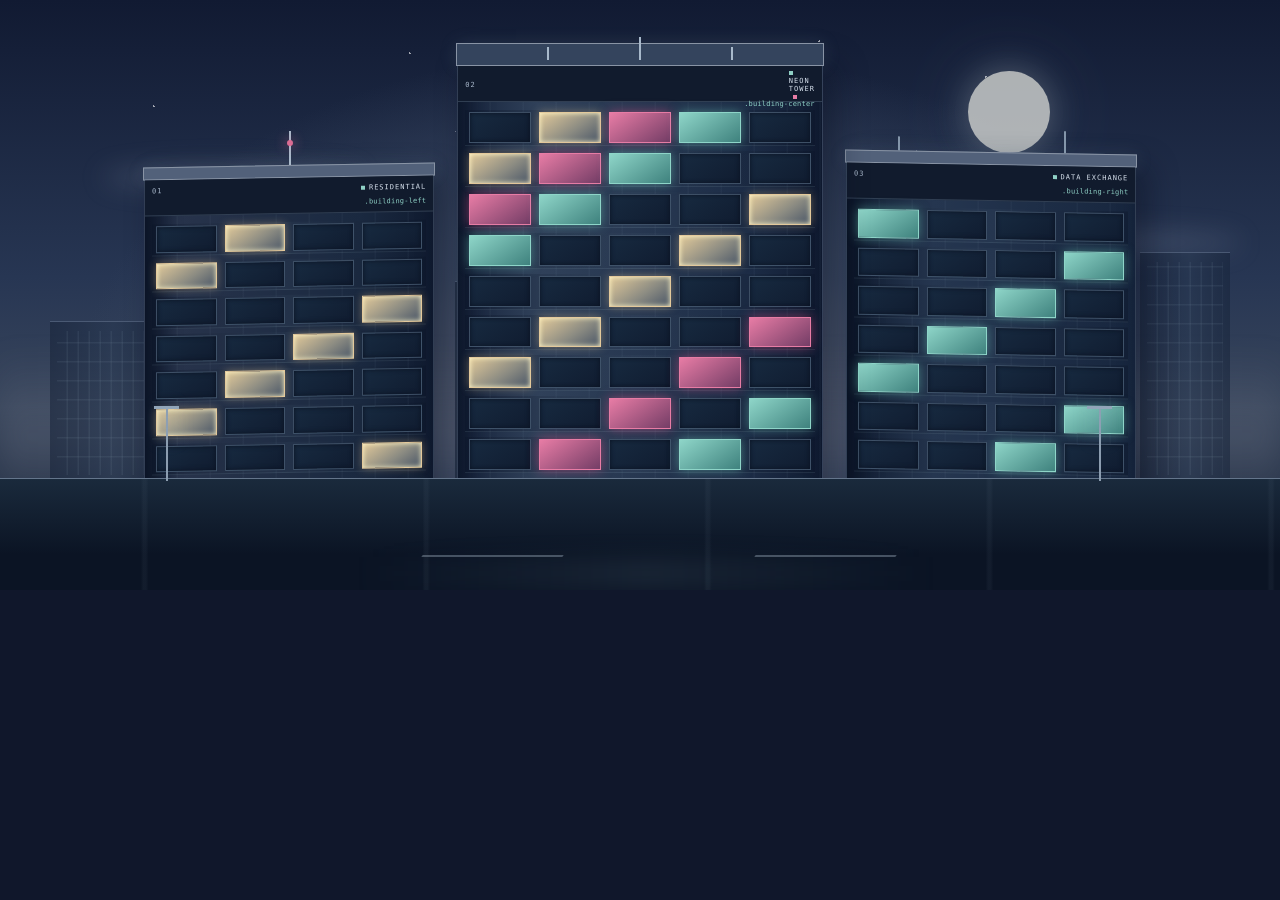
==== scenes/city/index.html @ 67bce6b0 "Fix border-side aliases and selector matching regex" ====
<!doctype html>
<html lang="ru">
<head>
  <meta charset="utf-8">
  <meta name="viewport" content="width=device-width,initial-scale=1">
  <meta name="theme-color" content="#10172b">
  <title>NOCTURNE — городская сцена</title>
  <link rel="stylesheet" href="./city.css">
</head>
<body>
  <main class="city" aria-label="Ночной футуристический город">
    <div class="sky" aria-hidden="true"><div class="moon"></div><div class="cloud cloud-a"></div><div class="cloud cloud-b"></div><div class="stars stars-a"></div><div class="stars stars-b"></div><div class="horizon-glow"></div></div>
    
    <div class="skyline skyline-far" aria-hidden="true"><div class="distant-tower tower-a"></div><div class="distant-tower tower-b"></div><div class="distant-tower tower-c"></div><div class="distant-tower tower-d"></div><div class="distant-tower tower-e"></div><div class="distant-tower tower-f"></div></div>
    <section class="district" aria-label="Здания и фасады">
      <article class="building building-left" data-building="residential">
        <div class="roof roof-antenna"><span></span></div>
        <header class="building-sign"><span>01</span><b>RESIDENTIAL</b><small class="selector-label">.building-left</small></header>
        <div class="building-floors">
          <div class="floor"><i class="window "></i><i class="window lit"></i><i class="window "></i><i class="window "></i></div><div class="floor"><i class="window lit"></i><i class="window "></i><i class="window "></i><i class="window "></i></div><div class="floor"><i class="window "></i><i class="window "></i><i class="window "></i><i class="window lit"></i></div><div class="floor"><i class="window "></i><i class="window "></i><i class="window lit"></i><i class="window "></i></div><div class="floor"><i class="window "></i><i class="window lit"></i><i class="window "></i><i class="window "></i></div><div class="floor"><i class="window lit"></i><i class="window "></i><i class="window "></i><i class="window "></i></div><div class="floor"><i class="window "></i><i class="window "></i><i class="window "></i><i class="window lit"></i></div>
        </div><div class="building-base"><span>BLOCK A / 07</span><span class="entrance"></span></div>
      </article>
      <article id="central-tower" class="building building-center" data-building="central">
        <div class="roof roof-crown"><span></span><span></span><span></span></div>
        <header class="building-sign"><span>02</span><b>NEON TOWER</b><small class="selector-label">.building-center</small></header>
        <div class="building-floors">
          <div class="floor"><i class="window   "></i><i class="window lit  "></i><i class="window  pink "></i><i class="window   teal"></i><i class="window   "></i></div><div class="floor"><i class="window lit  "></i><i class="window  pink "></i><i class="window   teal"></i><i class="window   "></i><i class="window   "></i></div><div class="floor"><i class="window  pink "></i><i class="window   teal"></i><i class="window   "></i><i class="window   "></i><i class="window lit  "></i></div><div class="floor"><i class="window   teal"></i><i class="window   "></i><i class="window   "></i><i class="window lit  "></i><i class="window   "></i></div><div class="floor"><i class="window   "></i><i class="window   "></i><i class="window lit  "></i><i class="window   "></i><i class="window   "></i></div><div class="floor"><i class="window   "></i><i class="window lit  "></i><i class="window   "></i><i class="window   "></i><i class="window  pink "></i></div><div class="floor"><i class="window lit  "></i><i class="window   "></i><i class="window   "></i><i class="window  pink "></i><i class="window   "></i></div><div class="floor"><i class="window   "></i><i class="window   "></i><i class="window  pink "></i><i class="window   "></i><i class="window lit  teal"></i></div><div class="floor"><i class="window   "></i><i class="window  pink "></i><i class="window   "></i><i class="window lit  teal"></i><i class="window   "></i></div>
        </div><div class="building-base"><span>CORE / 09</span><span class="entrance"></span></div>
      </article>
      <article class="building building-right" data-building="office">
        <div class="roof roof-flat"><span></span><span></span></div>
        <header class="building-sign"><span>03</span><b>DATA EXCHANGE</b><small class="selector-label">.building-right</small></header>
        <div class="building-floors">
          <div class="floor"><i class="window lit teal"></i><i class="window "></i><i class="window "></i><i class="window "></i></div><div class="floor"><i class="window "></i><i class="window "></i><i class="window "></i><i class="window lit teal"></i></div><div class="floor"><i class="window "></i><i class="window "></i><i class="window lit teal"></i><i class="window "></i></div><div class="floor"><i class="window "></i><i class="window lit teal"></i><i class="window "></i><i class="window "></i></div><div class="floor"><i class="window lit teal"></i><i class="window "></i><i class="window "></i><i class="window "></i></div><div class="floor"><i class="window "></i><i class="window "></i><i class="window "></i><i class="window lit teal"></i></div><div class="floor"><i class="window "></i><i class="window "></i><i class="window lit teal"></i><i class="window "></i></div>
        </div><div class="building-base"><span>BLOCK C / 07</span><span class="entrance"></span></div>
      </article>
    </section>
    <div class="elevated-line" aria-hidden="true"><span></span><span></span></div>
    <div class="foreground" aria-hidden="true"><div class="street"></div><div class="street-light light-left"><i></i></div><div class="street-light light-right"><i></i></div><div class="road-mark road-mark-a"></div><div class="road-mark road-mark-b"></div><div class="road-reflection"></div></div>
    
  </main>
  <script>
    (() => {
      let playerStyle = document.getElementById('player-css');
      const previewStyle = document.createElement('style');
      previewStyle.textContent = '[data-nocturne-selected="true"]{outline:2px solid #60a4a1!important;outline-offset:2px!important;box-shadow:0 0 12px #60a4a188!important}';
      document.head.appendChild(previewStyle);

      const propertyAliases = {
        'border-top-width': ['border-top-width', 'border-top', 'border-width', 'border'],
        'border-top-style': ['border-top-style', 'border-top', 'border-style', 'border'],
        'border-top-color': ['border-top-color', 'border-top', 'border-color', 'border'],
        'border-right-width': ['border-right-width', 'border-right', 'border-width', 'border'],
        'border-right-style': ['border-right-style', 'border-right', 'border-style', 'border'],
        'border-right-color': ['border-right-color', 'border-right', 'border-color', 'border'],
        'border-bottom-width': ['border-bottom-width', 'border-bottom', 'border-width', 'border'],
        'border-bottom-style': ['border-bottom-style', 'border-bottom', 'border-style', 'border'],
        'border-bottom-color': ['border-bottom-color', 'border-bottom', 'border-color', 'border'],
        'border-left-width': ['border-left-width', 'border-left', 'border-width', 'border'],
        'border-left-style': ['border-left-style', 'border-left', 'border-style', 'border'],
        'border-left-color': ['border-left-color', 'border-left', 'border-color', 'border'],
        'outline-width': ['outline-width', 'outline'],
        'outline-style': ['outline-style', 'outline'],
        'outline-color': ['outline-color', 'outline'],
        'background-color': ['background-color', 'background'],
        'row-gap': ['row-gap', 'gap', 'grid-row-gap', 'grid-gap'],
        'opacity': ['opacity']
      };

      let lastHoveredElement = null;
      document.addEventListener('pointerover', event => {
        const windowElement = event.target.closest?.('.window');
        if (windowElement) lastHoveredElement = windowElement;
        refreshSelectorPreview();
      });
      document.addEventListener('pointerout', refreshSelectorPreview);

      function refreshSelectorPreview() {
        document.querySelectorAll('[data-nocturne-selected]').forEach(node => node.removeAttribute('data-nocturne-selected'));
        try {
          Array.from(playerStyle?.sheet?.cssRules || []).forEach(rule => {
            if (!rule.selectorText) return;
            try {
              document.querySelectorAll(rule.selectorText).forEach(node => node.setAttribute('data-nocturne-selected', 'true'));
            } catch (error) {
              // Не имитируем псевдоклассы и псевдоэлементы удалением их условий.
            }
          });
        } catch (error) {}
      }

      function collectStyleRules(rules, result = []) {
        Array.from(rules || []).forEach(rule => {
          if (typeof rule.selectorText === 'string' && rule.style) result.push(rule);
          if (rule.cssRules) collectStyleRules(rule.cssRules, result);
        });
        return result;
      }

      function ruleDeclaresProperty(rule, property) {
        const aliases = propertyAliases[property] || [property];
        const names = Array.from({length: rule.style.length}, (_, index) => rule.style.item(index));
        return names.some(name => aliases.includes(name));
      }

      function getAppliedElements(property) {
        const applied = new Set();
        const rules = collectStyleRules(playerStyle?.sheet?.cssRules || []);
        rules.forEach(rule => {
          if (!ruleDeclaresProperty(rule, property)) return;
          try {
            document.querySelectorAll(rule.selectorText).forEach(node => applied.add(node));
          } catch (error) {
            // Селекторы псевдоэлементов не являются DOM-элементами.
          }
        });
        return applied;
      }

      function sameElements(actual, expected) {
        if (actual.size !== expected.length) return false;
        return expected.every(node => actual.has(node));
      }

      function checkPropertyRequirements(checks) {
        for (const item of checks) {
          const targets = Array.from(document.querySelectorAll(item.selector));
          if (!targets.length) return {found: false, passed: false, reason: 'target'};

          const applied = getAppliedElements(item.property);
          if (!sameElements(applied, targets)) {
            return {found: true, passed: false, reason: 'scope'};
          }

          const valuesMatch = targets.every(target =>
            getComputedStyle(target).getPropertyValue(item.property).trim() === item.expected
          );
          if (!valuesMatch) return {found: true, passed: false, reason: 'value'};
        }
        return {found: true, passed: true, reason: ''};
      }

      window.addEventListener('message', event => {
        if (event.source !== window.parent || !event.data) return;
        const data = event.data;

        if (data.type === 'NOCTURNE_APPLY_CSS') {
          if (!playerStyle) {
            playerStyle = document.createElement('style');
            playerStyle.id = 'player-css';
            document.head.appendChild(playerStyle);
          }
          playerStyle.textContent = typeof data.css === 'string' ? data.css : '';
          refreshSelectorPreview();
          return;
        }

        if (data.type !== 'NOCTURNE_CHECK_TASK' || !data.id || !data.check) return;

        let result = {passed: false, found: false};
        try {
          if (data.check.mode === 'selector') {
            const pseudoPattern = /::(before|after|first-letter|first-line|selection|placeholder)\b/g;
            const pseudoOf = selector => selector.match(pseudoPattern)?.join('') || '';
            const hostOf = selector => selector.replace(pseudoPattern, '').trim();
            const expectedSelector = data.check.selector;
            const expectedPseudo = pseudoOf(expectedSelector);
            const expectedHasHover = /:hover\b/.test(expectedSelector);
            const expectedHost = hostOf(expectedSelector);
            const expectedBase = expectedHost.replace(/:hover\b/g, '');
            const expectedNodes = Array.from(document.querySelectorAll(expectedBase));
            const sameNodeSet = (left, right) => left.length === right.length && left.every(node => right.includes(node));
            const rules = collectStyleRules(playerStyle?.sheet?.cssRules || []);
            const submitted = rules.some(rule => {
              if (rule.style.length !== 0 || pseudoOf(rule.selectorText) !== expectedPseudo) return false;
              const submittedHasHover = /:hover\b/.test(rule.selectorText);
              if (submittedHasHover !== expectedHasHover) return false;
              const submittedHost = hostOf(rule.selectorText).replace(/:hover\b/g, '');
              let submittedNodes;
              try { submittedNodes = Array.from(document.querySelectorAll(submittedHost)); }
              catch (error) { return false; }
              if (!sameNodeSet(submittedNodes, expectedNodes)) return false;
              if (expectedHasHover && (!lastHoveredElement || !lastHoveredElement.matches(expectedBase))) return false;
              if (expectedPseudo.includes('::selection') && !window.getSelection()?.toString()) return false;
              if (data.check.mustContain && !rule.selectorText.includes(data.check.mustContain)) return false;
              return true;
            });
            const found = expectedNodes.length > 0;
            result = {found, passed: submitted && found, reason: submitted && found ? '' : 'selector'};
          } else {
            const checks = Array.isArray(data.check.checks) ? data.check.checks : [data.check];
            result = checkPropertyRequirements(checks);
          }
        } catch (error) {
          result = {passed: false, found: false};
        }

        window.parent.postMessage(
          {type: 'NOCTURNE_TASK_RESULT', id: data.id, passed: result.passed, found: result.found, reason: result.reason},
          event.origin === 'null' ? '*' : event.origin
        );
      });
    })();
  </script>
</body>
</html>
---- scenes/city/city.css ----
*{box-sizing:border-box}
:root{color-scheme:dark;--night:#10172b;--glass:#6d9aa8;--pink:#d64c83;--teal:#69c1b4;--amber:#e2b77d}
html,body{margin:0;min-height:100%;background:#10172b;font-family:Arial,sans-serif}
body{overflow:hidden}
.city{height:clamp(430px,48vw,590px);min-height:430px;position:relative;overflow:hidden;isolation:isolate;background:linear-gradient(180deg,#111a32 0%,#273653 47%,#39465c 69%,#172236 100%)}
.sky{position:absolute;inset:0;overflow:hidden;background:radial-gradient(ellipse at 50% 65%,#6d7180 0%,#3a4862 29%,transparent 62%)}
.moon{position:absolute;width:82px;height:82px;border-radius:50%;right:18%;top:12%;background:#d4d6d3;box-shadow:0 0 34px #c5d1d766,0 0 95px #9cb6cf33;opacity:.8}
.cloud{position:absolute;height:25px;border-radius:50%;background:#a3b0c033;filter:blur(13px)}
.cloud-a{width:260px;top:28%;left:8%}.cloud-b{width:340px;top:39%;right:3%}
.stars{position:absolute;inset:0;opacity:.6;background-image:radial-gradient(1px 1px at 12% 18%,#fff 99%,transparent),radial-gradient(1px 1px at 32% 9%,#fff 99%,transparent),radial-gradient(1px 1px at 51% 24%,#dbe9ff 99%,transparent),radial-gradient(1px 1px at 77% 13%,#fff 99%,transparent),radial-gradient(1px 1px at 88% 36%,#fff 99%,transparent),radial-gradient(1px 1px at 64% 7%,#fff 99%,transparent)}
.stars-b{transform:translateY(30px) scale(.8);opacity:.35}
.horizon-glow{position:absolute;left:0;right:0;bottom:13%;height:28%;background:linear-gradient(180deg,transparent,#8b8fa033 55%,transparent);filter:blur(14px)}
.city-label{position:absolute;z-index:5;top:22px;left:26px;display:flex;flex-direction:column;gap:4px;color:#c7d3e5;font:9px/1.3 monospace;letter-spacing:1.8px}
.city-label strong{font-size:18px;letter-spacing:3px;color:#f0f3ff}.city-label small{font-size:8px;color:#a4b2c9}
.skyline{position:absolute;inset:auto 0 18%}
.skyline-far{height:53%;display:flex;align-items:end;justify-content:space-around;opacity:.58;filter:blur(.4px)}
.distant-tower{position:relative;width:9%;background:linear-gradient(90deg,#18243a,#273750 55%,#17243a);border-top:1px solid #60708a}
.distant-tower:after{content:"";position:absolute;inset:9px 7px;background:repeating-linear-gradient(90deg,transparent 0 9px,#a5c1d022 10px 11px),repeating-linear-gradient(0deg,transparent 0 17px,#a5c1d022 18px 19px)}
.tower-a{height:52%}.tower-b{height:79%;width:7%}.tower-c{height:65%;width:12%}.tower-d{height:92%;width:8%}.tower-e{height:60%;width:10%}.tower-f{height:74%;width:7%}
.district{position:absolute;z-index:3;inset:auto 8% 13%;height:76%;display:flex;align-items:end;justify-content:center;gap:clamp(6px,2vw,23px);perspective:900px}
.building{position:relative;display:flex;flex-direction:column;justify-content:flex-end;border:1px solid #65738a66;border-bottom:0;background:linear-gradient(90deg,#111c31 0%,#27334b 12%,#1a2940 75%,#101b30 100%);box-shadow:inset 10px 0 24px #080f20aa,12px 0 30px #080d1b66;overflow:visible}
.building-left{width:27%;height:75%;transform:skewY(-1deg);--floors:7}
.building-center{width:34%;height:100%;z-index:2;--floors:9;background:linear-gradient(90deg,#15223a,#30415a 22%,#1c2c46 80%,#101b31)}
.building-right{width:27%;height:78%;transform:skewY(1deg);--floors:7;background:linear-gradient(90deg,#101c30,#253650 30%,#17263e)}
.building:before{content:"";position:absolute;inset:0;pointer-events:none;background:repeating-linear-gradient(90deg,transparent 0 31px,#8ca6bd0c 32px 33px)}
.roof{position:absolute;left:-2px;right:-2px;top:-13px;height:13px;background:#52617a;border:1px solid #8994a5;box-shadow:0 0 18px #9ac4d522}
.roof-antenna:before{content:"";position:absolute;width:2px;height:34px;background:#a9b9ca;left:50%;bottom:12px}
.roof-antenna span{position:absolute;width:6px;height:6px;border-radius:50%;background:#db6c93;left:calc(50% - 2px);top:-26px;box-shadow:0 0 12px #db6c93}
.roof-crown{height:23px;top:-23px;background:#34445d;display:flex;justify-content:space-evenly;align-items:end;padding-bottom:5px}
.roof-crown span{width:2px;height:13px;background:#a8b9cb}.roof-crown span:nth-child(2){height:23px}
.roof-flat span{position:absolute;bottom:12px;left:18%;height:14px;width:2px;background:#8496aa}.roof-flat span+span{left:75%;height:22px}
.building-sign{height:24px;flex:none;display:flex;align-items:center;justify-content:space-between;padding:0 9px;background:#111b2d;border-bottom:1px solid #60738b66;color:#a8b7ca;font:7px monospace;letter-spacing:1px}
.building-sign b{display:block;font-weight:400;color:#d7e1ed}
.building-floors{display:flex;flex:1;flex-direction:column;justify-content:space-evenly;padding:8px 7px;gap:5px}
.floor{height:calc((100% - (var(--floors) - 1)*5px)/var(--floors));min-height:13px;display:flex;align-items:stretch;justify-content:space-around;gap:clamp(3px,.7vw,8px);padding:2px 4px;border-bottom:1px solid #90a9bd22;background:linear-gradient(90deg,#09132655,#647b9111,#09132655)}
.window{position:relative;display:block;flex:1;min-width:4px;border:1px solid #6d849b77;background:linear-gradient(145deg,#172a40,#101c30);box-shadow:inset 0 0 5px #0a1222}
.window.lit{background:linear-gradient(145deg,#e1c99a,#8b8b82 58%,#4a5667);border-color:#e3c99b;box-shadow:0 0 9px #e8c99466,inset 0 0 5px #fff6c7}
.window.pink{background:linear-gradient(145deg,#e77ca5,#743d66);border-color:#e77ca5;box-shadow:0 0 12px #d64c8388}
.window.teal{background:linear-gradient(145deg,#8ed5c8,#3f827e);border-color:#8ed5c8;box-shadow:0 0 11px #69c1b488}
.window:hover{background:#f2d8a5;box-shadow:0 0 18px #f4d69c;transform:scale(1.12);z-index:4}
.building-base{height:32px;flex:none;border-top:1px solid #73849b66;background:#0d1729;display:flex;align-items:center;justify-content:space-between;padding:0 10px;color:#8195ad;font:7px monospace;letter-spacing:1px}
.entrance{width:18px;height:24px;border:1px solid #71879a;background:linear-gradient(90deg,#0b1527,#41576b);box-shadow:0 0 12px #6ba4a055}
.elevated-line{position:absolute;z-index:4;left:0;right:0;bottom:15%;height:12px;border-top:2px solid #75869a;border-bottom:3px solid #0b1424;background:linear-gradient(180deg,#293b52,#111d31);box-shadow:0 4px 9px #080e1b}
.elevated-line span{position:absolute;top:12px;width:7px;height:48px;background:#152238;left:17%}.elevated-line span+span{left:83%}
.foreground{position:absolute;z-index:5;inset:auto 0 0;height:19%;background:linear-gradient(180deg,#1a2a3c,#0b1424 68%);border-top:1px solid #64758b}
.street{position:absolute;inset:0;background:repeating-linear-gradient(90deg,transparent 0 11%,#75889c12 11.2% 11.4%,transparent 11.6% 22%)}
.street-light{position:absolute;top:-73px;width:2px;height:75px;background:#8c9db0}.street-light:before{content:"";position:absolute;top:0;left:-12px;width:25px;height:3px;background:#91a4b8}
.street-light i{position:absolute;top:0;left:-9px;width:20px;height:34px;background:#9ac6db18;filter:blur(9px)}
.light-left{left:13%}.light-right{right:14%}
.road-mark{position:absolute;bottom:30%;height:2px;width:11%;background:#9db0bf66;transform:skewX(-35deg)}
.road-mark-a{left:33%}.road-mark-b{right:30%}
.road-reflection{position:absolute;bottom:0;left:28%;width:45%;height:30%;background:linear-gradient(90deg,transparent,#8db8c51c,transparent);filter:blur(12px)}
.scene-caption{position:absolute;z-index:7;bottom:10px;left:18px;right:18px;display:flex;justify-content:space-between;gap:10px;color:#9babc2;font:8px monospace;letter-spacing:1.1px}
.scene-caption span:first-child{display:flex;align-items:center;gap:7px}.scene-caption i{width:6px;height:6px;border-radius:50%;background:#69c1b4;box-shadow:0 0 8px #69c1b4}
@media(max-width:600px){.city{height:470px}.district{inset:auto 2% 13%;height:69%;gap:5px}.building-left,.building-right{width:29%}.building-center{width:38%}.building-sign{padding:0 4px;font-size:6px}.building-floors{padding:6px 3px;gap:3px}.floor{gap:2px;padding:2px}.building-base{padding:0 5px;font-size:6px}.scene-caption{font-size:7px;letter-spacing:.3px;left:10px;right:10px}.city-label{left:14px;top:14px}.moon{width:55px;height:55px}.skyline{bottom:18%}}
@media(max-width:360px){.building-sign b{font-size:5px}.scene-caption span:last-child{font-size:6px}.city-label strong{font-size:15px}}

/* Visible selectors on each building */
.building-sign{height:36px;position:relative;flex-wrap:wrap;column-gap:5px;padding:3px 7px}
.building-sign b{font-size:7px}
.building-center .building-sign b{max-width:26px;white-space:normal;line-height:1.15}
.building-sign b::before{content:"";display:inline-block;width:4px;height:4px;margin-right:4px;background:#8fd0c5;vertical-align:middle}
.building-center .building-sign b::after{content:"";display:inline-block;width:4px;height:4px;margin-left:4px;background:#e77ca5;vertical-align:middle}
.selector-label{display:block;flex-basis:100%;font:7px/1 var(--mono,monospace);letter-spacing:.2px;color:#8fd0c5;text-align:right}
@media(max-width:600px){.building-sign{height:37px;padding:3px 3px}.building-sign b{font-size:5px}.selector-label{font-size:6px}}
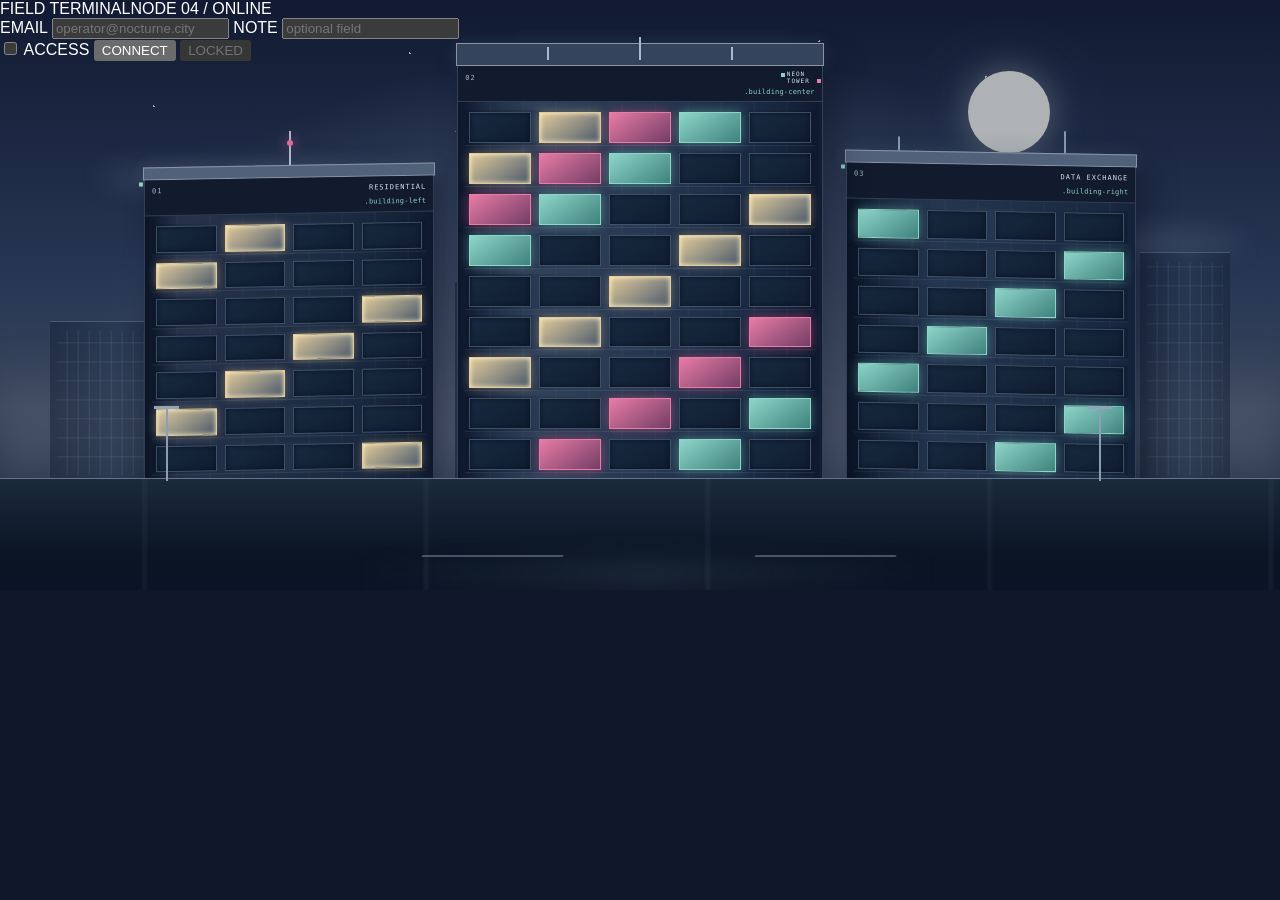
==== commit 4d814618: "Add interactive terminal controls to city scene" ====
--- a/scenes/city/index.html
+++ b/scenes/city/index.html
@@ -37,6 +37,22 @@
     </section>
     <div class="elevated-line" aria-hidden="true"><span></span><span></span></div>
     <div class="foreground" aria-hidden="true"><div class="street"></div><div class="street-light light-left"><i></i></div><div class="street-light light-right"><i></i></div><div class="road-mark road-mark-a"></div><div class="road-mark road-mark-b"></div><div class="road-reflection"></div></div>
+    <aside class="control-terminal" aria-label="Интерактивная панель управления для упражнений по псевдоклассам">
+      <div class="terminal-heading"><span>FIELD TERMINAL</span><span>NODE 04 / ONLINE</span></div>
+      <form class="terminal-form" id="terminal-form" novalidate>
+        <label class="terminal-field">EMAIL
+          <input class="terminal-email" type="email" name="email" required placeholder="operator@nocturne.city" autocomplete="off">
+        </label>
+        <label class="terminal-field">NOTE
+          <input class="terminal-note" type="text" name="note" placeholder="optional field">
+        </label>
+        <div class="terminal-controls">
+          <label class="terminal-toggle"><input class="terminal-access" type="checkbox" name="access"> ACCESS</label>
+          <button class="terminal-connect" type="button">CONNECT</button>
+          <button class="terminal-locked" type="button" disabled>LOCKED</button>
+        </div>
+      </form>
+    </aside>
     
   </main>
   <script>
@@ -68,6 +84,24 @@
       };
 
       let lastHoveredElement = null;
+      let lastFocusedElement = null;
+      let lastFocusVisibleElement = null;
+      let lastActiveElement = null;
+
+      document.addEventListener('focusin', event => {
+        lastFocusedElement = event.target;
+        lastFocusVisibleElement = event.target.matches?.(':focus-visible') ? event.target : null;
+        refreshSelectorPreview();
+      });
+      document.addEventListener('keydown', () => {
+        const active = document.activeElement;
+        if (active?.matches?.(':focus-visible')) lastFocusVisibleElement = active;
+      }, true);
+      document.addEventListener('pointerdown', event => {
+        const activeButton = event.target.closest?.('.terminal-connect');
+        if (activeButton) lastActiveElement = activeButton;
+      }, true);
+      document.getElementById('terminal-form')?.addEventListener('submit', event => event.preventDefault());
       document.addEventListener('pointerover', event => {
         const windowElement = event.target.closest?.('.window');
         if (windowElement) lastHoveredElement = windowElement;
@@ -161,32 +195,48 @@
         try {
           if (data.check.mode === 'selector') {
             const pseudoPattern = /::(before|after|first-letter|first-line|selection|placeholder)\b/g;
-            const pseudoOf = selector => selector.match(pseudoPattern)?.join('') || '';
+            const pseudoOf = selector => Array.from(new Set(selector.match(pseudoPattern) || [])).join('');
             const hostOf = selector => selector.replace(pseudoPattern, '').trim();
             const expectedSelector = data.check.selector;
             const expectedPseudo = pseudoOf(expectedSelector);
-            const expectedHasHover = /:hover\b/.test(expectedSelector);
+            const statePattern = /:(focus-visible|focus-within|focus|active|checked|disabled|enabled|required|optional|valid|invalid|hover)\\b/g;
+            const stateOf = selector => Array.from(new Set(selector.match(statePattern) || []));
+            const expectedStates = stateOf(expectedSelector);
+            const stripStates = selector => selector.replace(statePattern, '');
             const expectedHost = hostOf(expectedSelector);
-            const expectedBase = expectedHost.replace(/:hover\b/g, '');
+            const expectedBase = stripStates(expectedHost);
             const expectedNodes = Array.from(document.querySelectorAll(expectedBase));
             const sameNodeSet = (left, right) => left.length === right.length && left.every(node => right.includes(node));
             const rules = collectStyleRules(playerStyle?.sheet?.cssRules || []);
+            let interactionMissing = false;
+            let stateMissing = false;
             const submitted = rules.some(rule => {
               if (rule.style.length !== 0 || pseudoOf(rule.selectorText) !== expectedPseudo) return false;
-              const submittedHasHover = /:hover\b/.test(rule.selectorText);
-              if (submittedHasHover !== expectedHasHover) return false;
-              const submittedHost = hostOf(rule.selectorText).replace(/:hover\b/g, '');
+              const submittedStates = stateOf(rule.selectorText);
+              if (submittedStates.join('|') !== expectedStates.join('|')) return false;
+              const submittedHost = stripStates(hostOf(rule.selectorText));
               let submittedNodes;
               try { submittedNodes = Array.from(document.querySelectorAll(submittedHost)); }
               catch (error) { return false; }
               if (!sameNodeSet(submittedNodes, expectedNodes)) return false;
-              if (expectedHasHover && (!lastHoveredElement || !lastHoveredElement.matches(expectedBase))) return false;
-              if (expectedPseudo.includes('::selection') && !window.getSelection()?.toString()) return false;
-              if (data.check.mustContain && !rule.selectorText.includes(data.check.mustContain)) return false;
+
+              if (expectedStates.includes(':hover') && (!lastHoveredElement || !lastHoveredElement.matches(expectedBase))) { interactionMissing = true; return false; }
+              if (expectedStates.includes(':focus') && (!lastFocusedElement || !lastFocusedElement.matches(expectedBase))) { interactionMissing = true; return false; }
+              if (expectedStates.includes(':focus-visible') && (!lastFocusVisibleElement || !lastFocusVisibleElement.matches(expectedBase))) { interactionMissing = true; return false; }
+              if (expectedStates.includes(':focus-within') && (!lastFocusedElement || !lastFocusedElement.closest(expectedBase))) { interactionMissing = true; return false; }
+              if (expectedStates.includes(':active') && (!lastActiveElement || !lastActiveElement.matches(expectedBase))) { interactionMissing = true; return false; }
+              if (expectedStates.some(state => [':checked', ':valid', ':invalid'].includes(state))) {
+                let stateMatches = [];
+                try { stateMatches = Array.from(document.querySelectorAll(hostOf(rule.selectorText))); } catch (error) {}
+                if (!stateMatches.length) { stateMissing = true; return false; }
+              }
+              if (expectedPseudo.includes('::selection') && !window.getSelection()?.toString()) { interactionMissing = true; return false; }
+              const requiredTokens = Array.isArray(data.check.mustContain) ? data.check.mustContain : data.check.mustContain ? [data.check.mustContain] : [];
+              if (!requiredTokens.every(token => rule.selectorText.includes(token))) return false;
               return true;
             });
             const found = expectedNodes.length > 0;
-            result = {found, passed: submitted && found, reason: submitted && found ? '' : 'selector'};
+            result = {found, passed: submitted && found, reason: submitted && found ? '' : interactionMissing ? 'interaction' : stateMissing ? 'state' : 'selector'};
           } else {
             const checks = Array.isArray(data.check.checks) ? data.check.checks : [data.check];
             result = checkPropertyRequirements(checks);
--- a/scenes/city/city.css
+++ b/scenes/city/city.css
@@ -58,8 +58,8 @@
 /* Visible selectors on each building */
 .building-sign{height:36px;position:relative;flex-wrap:wrap;column-gap:5px;padding:3px 7px}
 .building-sign b{font-size:7px}
-.building-center .building-sign b{max-width:26px;white-space:normal;line-height:1.15}
-.building-sign b::before{content:"";display:inline-block;width:4px;height:4px;margin-right:4px;background:#8fd0c5;vertical-align:middle}
-.building-center .building-sign b::after{content:"";display:inline-block;width:4px;height:4px;margin-left:4px;background:#e77ca5;vertical-align:middle}
+.building-center .building-sign b{position:relative;font-size:6px;max-width:28px;white-space:normal;line-height:1.15}
+.building-sign b::before{content:"";position:absolute;left:-6px;top:2px;width:4px;height:4px;background:#8fd0c5}
+.building-center .building-sign b::after{content:"";position:absolute;right:-6px;bottom:2px;width:4px;height:4px;background:#e77ca5}
 .selector-label{display:block;flex-basis:100%;font:7px/1 var(--mono,monospace);letter-spacing:.2px;color:#8fd0c5;text-align:right}
 @media(max-width:600px){.building-sign{height:37px;padding:3px 3px}.building-sign b{font-size:5px}.selector-label{font-size:6px}}
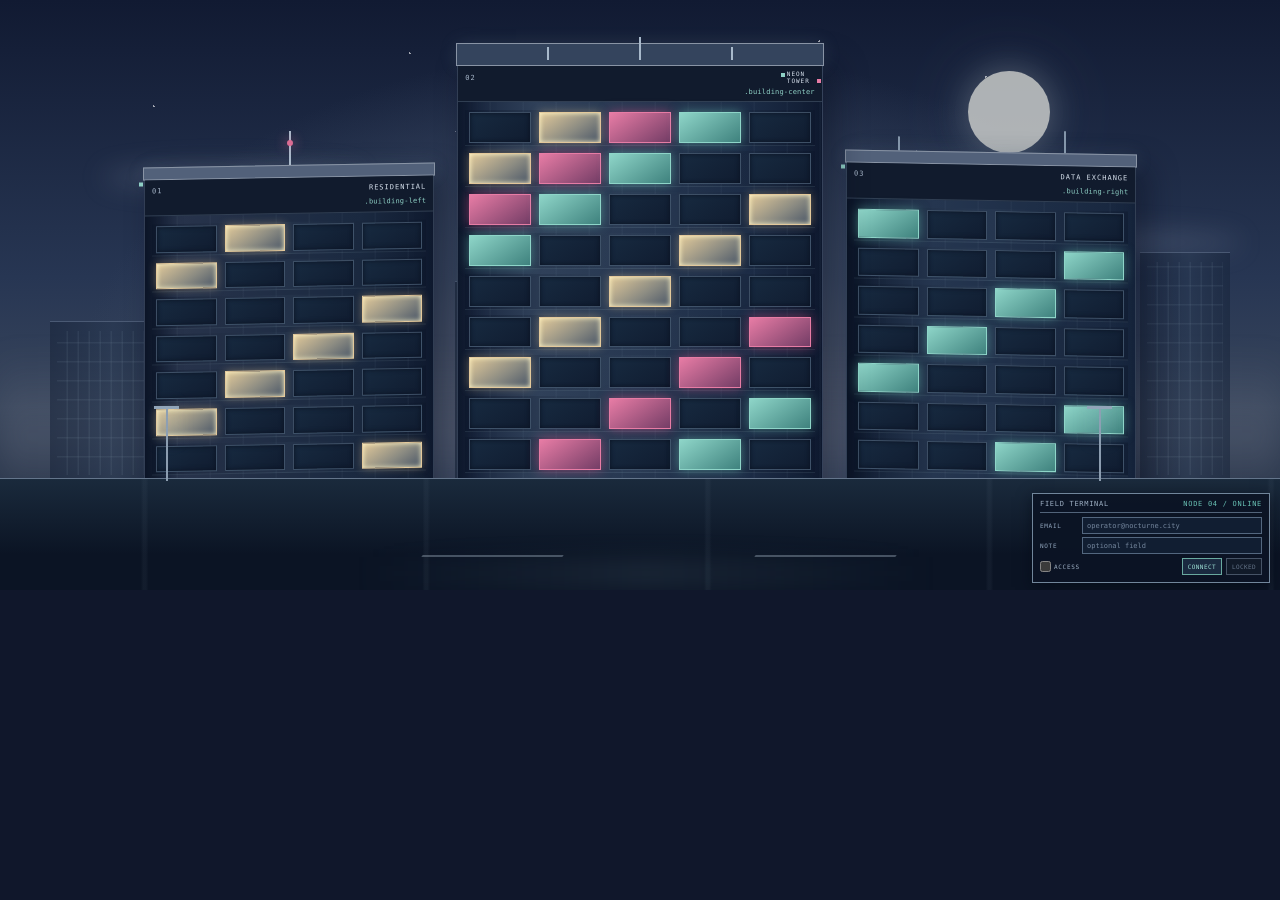
==== commit 7381e6de: "Verify actual form-control pseudo-class states" ====
--- a/scenes/city/index.html
+++ b/scenes/city/index.html
@@ -225,7 +225,7 @@
               if (expectedStates.includes(':focus-visible') && (!lastFocusVisibleElement || !lastFocusVisibleElement.matches(expectedBase))) { interactionMissing = true; return false; }
               if (expectedStates.includes(':focus-within') && (!lastFocusedElement || !lastFocusedElement.closest(expectedBase))) { interactionMissing = true; return false; }
               if (expectedStates.includes(':active') && (!lastActiveElement || !lastActiveElement.matches(expectedBase))) { interactionMissing = true; return false; }
-              if (expectedStates.some(state => [':checked', ':valid', ':invalid'].includes(state))) {
+              if (expectedStates.some(state => [':checked', ':disabled', ':enabled', ':required', ':optional', ':valid', ':invalid'].includes(state))) {
                 let stateMatches = [];
                 try { stateMatches = Array.from(document.querySelectorAll(hostOf(rule.selectorText))); } catch (error) {}
                 if (!stateMatches.length) { stateMissing = true; return false; }
--- a/scenes/city/city.css
+++ b/scenes/city/city.css
@@ -63,3 +63,24 @@
 .building-center .building-sign b::after{content:"";position:absolute;right:-6px;bottom:2px;width:4px;height:4px;background:#e77ca5}
 .selector-label{display:block;flex-basis:100%;font:7px/1 var(--mono,monospace);letter-spacing:.2px;color:#8fd0c5;text-align:right}
 @media(max-width:600px){.building-sign{height:37px;padding:3px 3px}.building-sign b{font-size:5px}.selector-label{font-size:6px}}
+
+
+/* Interactive terminal: real controls for state and form selector exercises */
+.control-terminal{position:absolute;z-index:8;right:10px;bottom:7px;width:clamp(188px,25vw,238px);padding:6px 7px 7px;background:#0b1424ed;border:1px solid #71869b;box-shadow:0 4px 14px #050b16aa;color:#c5d2e2;font:7px/1.2 monospace;letter-spacing:.7px;pointer-events:auto}
+.terminal-heading{display:flex;justify-content:space-between;gap:6px;padding-bottom:4px;margin-bottom:4px;border-bottom:1px solid #52647a;color:#9eb0c4;font-size:7px}
+.terminal-heading span:last-child{color:#69c1b4}
+.terminal-form{display:grid;gap:3px}
+.terminal-field{display:grid;grid-template-columns:37px minmax(0,1fr);align-items:center;gap:5px;color:#91a5bd;font-size:6px}
+.terminal-field input{width:100%;min-width:0;height:17px;padding:2px 4px;border:1px solid #53677f;border-radius:0;background:#111e32;color:#e5edf6;font:7px monospace;letter-spacing:0}
+.terminal-field input::placeholder{color:#74869d;opacity:1}
+.terminal-controls{display:flex;align-items:center;gap:4px;margin-top:1px}
+.terminal-toggle{display:flex;align-items:center;gap:3px;margin-right:auto;color:#9eb0c4;font-size:6px;white-space:nowrap}
+.terminal-access{width:11px;height:11px;margin:0;accent-color:#69c1b4}
+.terminal-controls button{min-height:17px;padding:2px 5px;border:1px solid #71869b;border-radius:0;background:#1a2a40;color:#d9e4f1;font:6px monospace;letter-spacing:.4px;cursor:pointer}
+.terminal-connect{border-color:#69a99f!important;color:#9de0d4!important}
+.terminal-locked:disabled{border-color:#465366;color:#65758a;background:#111a29;cursor:not-allowed}
+.terminal-connect:active{transform:translateY(1px);background:#304b60}
+.terminal-field input:focus,.terminal-controls button:focus{outline:1px solid #e2b77d;outline-offset:1px}
+.terminal-controls button:focus-visible,.terminal-access:focus-visible{outline:2px solid #e2b77d;outline-offset:2px}
+.terminal-form:focus-within{border-left:2px solid #69c1b4;padding-left:4px}
+@media(max-width:600px){.control-terminal{right:6px;bottom:5px;width:188px;padding:5px 6px}.terminal-heading{font-size:6px}.terminal-field{grid-template-columns:32px minmax(0,1fr);gap:4px}.terminal-field input{height:16px;font-size:6px}.terminal-controls{gap:3px}.terminal-controls button{padding:2px 4px;font-size:5px}}
